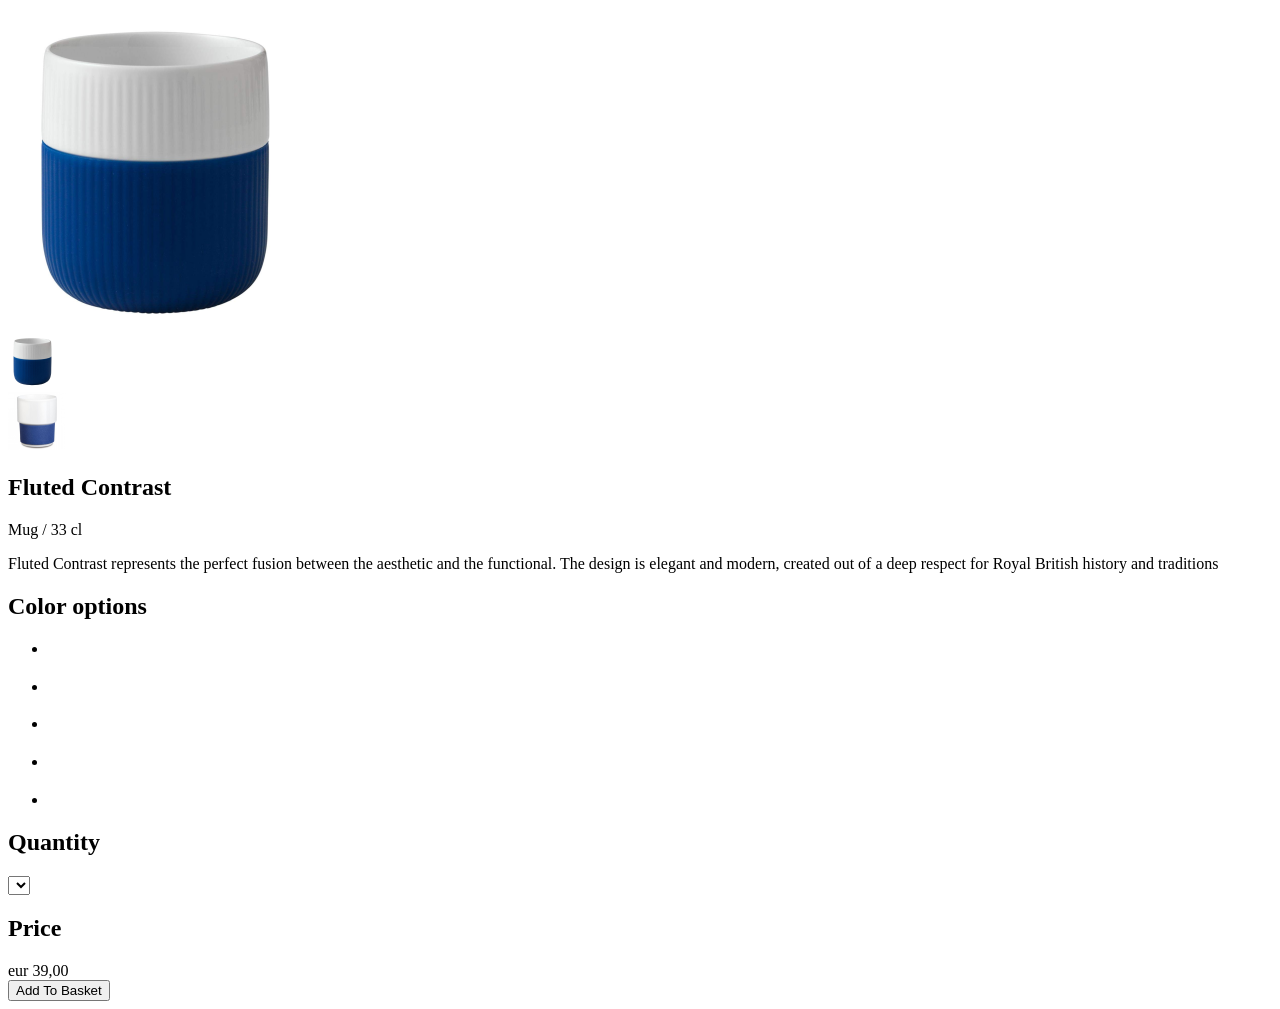
==== project1/index.html @ a1032066 "init project" ====
<!DOCTYPE html>
<html lang="en">
<head>
    <meta charset="UTF-8">
    <meta name="viewport" content="width=device-width, initial-scale=1.0">
    <title>Awesome markup</title>
</head>
<body>
    <section>
        <div>
            <div>
                <img src="./assets/images/main-image.png" alt="">
                <div>
                    <img src="./assets/images/image-1.png" alt="">
                </div>
                <div>
                    <img src="./assets/images/image-2.png" alt="">
                </div>
            </div>
            <div>
                <h1>Fluted Contrast</h1>
                <span>Mug / 33 cl</span>
                <p>
                    Fluted Contrast represents the perfect fusion between the aesthetic and the functional. The design is elegant and modern, created out of a deep respect for Royal British history and traditions
                </p>
                <div>
                    <h2>Color options</h2>
                    <ul>
                        <li>
                            <div></div>
                        </li>
                        <li>
                            <div></div>
                        </li>
                        <li>
                            <div></div>
                        </li>
                        <li>
                            <div></div>
                        </li>
                        <li>
                            <div></div>
                        </li>
                    </ul>
                </div>
                <div>
                    <div>
                        <h2>Quantity</h2>
                        <select name="quantity" id="quantity">
                            <option value="1"></option>
                            <option value="2"></option>
                            <option value="3"></option>
                        </select>
                    </div>
                    <div>
                        <h2>Price</h2>
                        <span>eur 39,00</span>
                    </div>
                </div>
                <button>Add To Basket</button>
            </div>
        </div>
    </section>
</body>
</html>
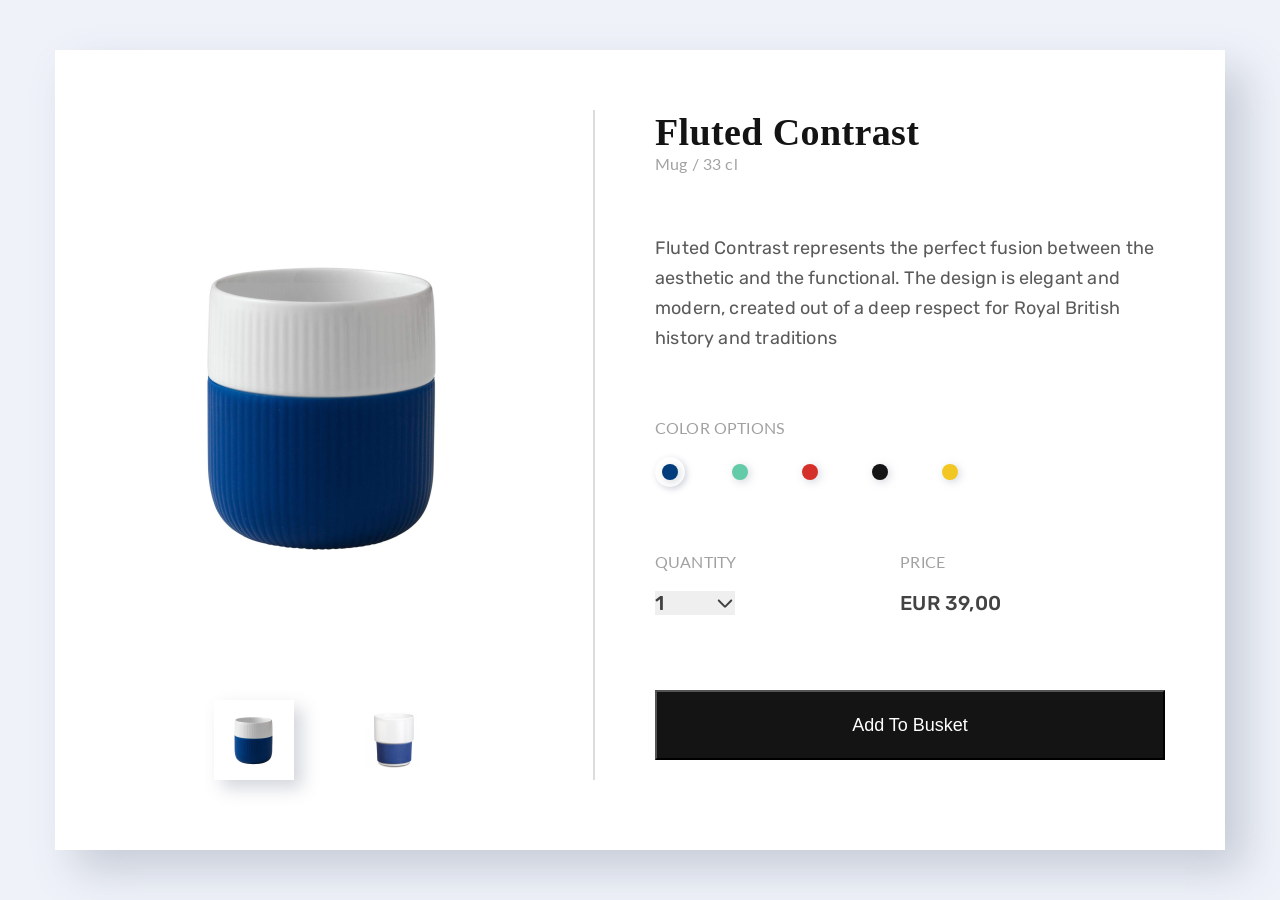
==== commit 765c4319: "week 2" ====
--- a/project1/index.html
+++ b/project1/index.html
@@ -3,61 +3,67 @@
 <head>
     <meta charset="UTF-8">
     <meta name="viewport" content="width=device-width, initial-scale=1.0">
+    <link rel="preconnect" href="https://fonts.googleapis.com">
+    <link rel="preconnect" href="https://fonts.gstatic.com" crossorigin>
+    <link href="https://fonts.googleapis.com/css2?family=Lato:wght@100;400&family=Montserrat+Alternates:wght@100;700&family=Rubik:wght@300..900&display=swap" rel="stylesheet">
+    <link rel="stylesheet" href="style.css">
     <title>Awesome markup</title>
 </head>
 <body>
     <section>
-        <div>
-            <div>
-                <img src="./assets/images/main-image.png" alt="">
-                <div>
-                    <img src="./assets/images/image-1.png" alt="">
+        <div class="card">
+            <div class="product-image-block">
+                <div class="main-image-wrapper">
+                    <img class="main-image" src="./assets/images/main-image.png" alt="">
                 </div>
-                <div>
-                    <img src="./assets/images/image-2.png" alt="">
+                <div class="previews-wrapper">
+                    <div class="preview selected" >
+                        <img src="./assets/images/image-1.png" alt="">
+                    </div>
+                    <div class="preview" >
+                        <img src="./assets/images/image-2.png" alt="">
+                    </div>
                 </div>
             </div>
-            <div>
-                <h1>Fluted Contrast</h1>
-                <span>Mug / 33 cl</span>
-                <p>
-                    Fluted Contrast represents the perfect fusion between the aesthetic and the functional. The design is elegant and modern, created out of a deep respect for Royal British history and traditions
-                </p>
-                <div>
-                    <h2>Color options</h2>
-                    <ul>
-                        <li>
-                            <div></div>
+            <div class="product-info-block">
+                <h1 class="main-title">Fluted Contrast</h1>
+                <span class="subtitle">Mug / 33 cl </span>
+                <p class="text">Fluted Contrast represents the perfect fusion between the aesthetic and the functional. The design is elegant and modern, created out of a deep respect for Royal British history and traditions</p>
+                <div class="colors">
+                    <h2 class="title">Color options</h2>
+                    <ul class="color-items">
+                        <li class="selected">
+                            <div class="circle blue"></div>
                         </li>
                         <li>
-                            <div></div>
+                            <div class="circle green"></div>
                         </li>
                         <li>
-                            <div></div>
+                            <div class="circle red"></div>
                         </li>
                         <li>
-                            <div></div>
+                            <div class="circle black"></div>
                         </li>
                         <li>
-                            <div></div>
+                            <div class="circle yellow"></div>
                         </li>
                     </ul>
                 </div>
-                <div>
+                <div class="wrapper">
                     <div>
-                        <h2>Quantity</h2>
-                        <select name="quantity" id="quantity">
-                            <option value="1"></option>
-                            <option value="2"></option>
-                            <option value="3"></option>
-                        </select>
+                       <h2 class="title">Quantity</h2>
+                       <select class="quantity" name="quantity" id="quantity">
+                        <option value="1">1</option>
+                        <option value="2">2</option>
+                        <option value="3">3</option>
+                       </select> 
                     </div>
                     <div>
-                        <h2>Price</h2>
-                        <span>eur 39,00</span>
+                        <h2 class="title">Price</h2>
+                        <span class="price">eur 39,00</span>
                     </div>
                 </div>
-                <button>Add To Basket</button>
+                <button class="btn">Add To Busket</button>
             </div>
         </div>
     </section>
--- a/project1/style.css
+++ b/project1/style.css
@@ -0,0 +1,229 @@
+* {
+    margin: 0; /* внешние отступы */  
+    padding: 0; /* внутренние отступы */
+    box-sizing: border-box; /* границы и внутренние отступы теперь не увеличивают размер элементов */
+}
+
+body {
+    font-family: Rubik, sans-serif;
+    font-style: normal;
+    line-height: normal;
+}
+
+section {
+    background: #eff2f9; /* цвет фона */
+    height: 100vh; /* высота = высоте окна браузера */
+    display: flex;
+    justify-content: center;
+    align-items: center;
+}
+
+.card {
+    width: 1170px; /* ширина */
+    height: 800px; /* высота */
+    background: #fff; /* цвет фона */
+    box-shadow: 20px 20px 40px 0px rgba(81, 91, 117, 0.25); /* тень, значения: сдвиг-x | сдвиг-y | размытие | растяжение | цвет */
+    padding: 60px 0 70px; /* внутренние отступы - сверху | по бокам | снизу */
+    display: flex;
+}
+
+.product-image-block {
+    /* задаем границу справа */
+    border-right: 2px solid rgba(20, 20, 20, 0.15); /* значения - толщина | тип | цвет  */
+    /* задаем этому блоку ширину, как в макете, чтобы линия появилась на своем месте */
+    min-width: 540px;
+    display: flex;
+    flex-direction: column;  /* меняем направление главной оси на вертикальное */
+}
+
+.main-image-wrapper {
+    flex-grow: 1;  /* будет занимать все свободное пространство в своем родителе */
+ 
+    /* выравниваем главное изображение горизонтально и вертикально по центру */
+    display: flex;
+    justify-content: center;
+    align-items: center;  
+}
+
+.previews-wrapper {
+    display: flex;
+    justify-content: center;  /* выравниваем горизонтально по центру */
+    gap: 60px;  /* отступ между элементами */
+}
+
+.preview {
+    width: 80px;
+    height: 80px;
+    display: flex;
+    justify-content: center;  /* выравниваем горизонтально по центру */
+    align-items: center;  /* выравниваем вертикально по центру */
+    cursor: pointer; /* курсор меняется на пальчик */
+    transition: 0.2s; /* добавим немного плавности */
+}
+
+.preview:hover, 
+.preview.selected {
+    box-shadow: 8px 8px 16px 0px rgba(81, 91, 117, 0.25); /* тень, значения: сдвиг-x | сдвиг-y | размытие | растяжение | цвет */
+}
+
+.product-info-block {
+    padding: 0 60px; /* внутренний отступ, значения: верх+низ | лево+право */
+    display: flex;
+    flex-direction: column;
+}
+
+.main-title {
+    color: #141414; /* цвет текста */
+    font-family: Montserrat; /* семейство шрифтов */
+    font-size: 38px; /* размер шрифта */
+     /* стиль шрифта */
+    font-weight: 700; /* толщина (жирность) */
+     /* высота строки */
+    letter-spacing: 0.38px; /* межбуквенное расстояние */
+}
+ 
+.subtitle {
+    color: rgba(20, 20, 20, 0.40);
+    font-family: Lato;
+    font-size: 16px;
+    font-weight: 400;
+    letter-spacing: 0.16px;
+    margin-bottom: 60px;
+}
+ 
+.text {
+    color: rgba(20, 20, 20, 0.70);
+    font-size: 18px;
+    font-weight: 400;
+    line-height: 30px; 
+    letter-spacing: 0.18px;
+    margin-bottom: 65px;
+}
+
+.title {
+    color: rgba(20, 20, 20, 0.40);
+    font-family: Lato;
+    font-size: 16px;
+    font-weight: 400;
+    letter-spacing: 0.16px;
+    text-transform: uppercase;  /* все буквы заглавные (caps) */
+    margin-bottom: 20px;
+}
+
+ul {
+    list-style: none;  /* тип маркера (убираем заданные браузером по умолчанию)*/
+}
+
+/* Цветные кружки - это будут теги <div>, а белые с тенью (выбранный) - теги <li>. */
+
+.color-items {
+    display: flex;
+    align-items: center;
+    gap: 40px; 
+}
+
+.color-items > li {
+    /* При наведении на него, будет появляться белый кружок с тенью, как у выбранного */
+    width: 30px;
+    height: 30px;
+    padding: 7px;
+    border-radius: 50%;
+    cursor: pointer;
+    transition: 0.2s;
+}
+
+.color-items > li:hover,
+.color-items > li.selected {
+    box-shadow: 2px 2px 6px 0px rgba(81, 91, 117, 0.25);
+}
+
+.circle {
+    width: 16px;
+    height: 16px;
+    filter: drop-shadow(2px 2px 4px rgba(81, 91, 117, 0.25));  /* тень с повторением контура фигуры, значения: сдвиг-x | сдвиг-y | размытие | цвет */
+    border-radius: 50%; /* скругление углов чтобы сделать из квадрата круг*/
+}
+
+.colors {
+    margin-bottom: 65px;
+}
+
+.blue {
+    background-color: #013C7D;
+}
+.green {
+    background-color: #63CBA7;
+}
+.red {
+    background-color: #D52F29;
+}
+.black {
+    background-color: #141414;
+}
+.yellow {
+    background-color: #F2C723;
+}
+
+li.selected {
+    width: 30px;
+    height: 30px;
+    padding: 7px;
+    box-shadow: 2px 2px 6px 0px rgba(81, 91, 117, 0.25);
+    border-radius: 50%;
+} 
+
+.wrapper {
+    display: flex;
+}
+
+.wrapper > div {
+    flex-grow: 1;
+}
+
+.quantity {
+    font-family: inherit;
+    width: 80px; /* ширина выпадающего списка */
+ 
+    /* стили для текста выпадающего списка*/
+    font-size: 20px;
+    font-weight: 500;
+    color: rgba(20, 20, 20, 0.8);
+ 
+    border: none; /* убираем границу */
+    appearance: none; /* убираем стрелку, которую браузер отображает по умолчанию */
+ 
+    /* устанавливаем свою стрелку */
+    background-image: url("./assets/images/ph_caret-down-bold.svg");
+    background-repeat: no-repeat;
+    background-position: right 0 top 50%; 
+    cursor: pointer;
+}
+
+.price {
+    color: rgba(20, 20, 20, 0.80);
+    font-size: 20px;
+    font-weight: 500;
+    letter-spacing: 0.2px;
+    text-transform: uppercase;
+} 
+
+.btn {
+    /* свойства для формы */
+    height: 70px;
+    width: 100%;
+    background: #141414;
+ 
+    /* свойства для текста внутри кнопки */
+    color: #FFF;
+    font-size: 18px;
+    font-weight: 500;
+    line-height: normal
+    letter-spacing: 0.18px;
+    margin-top: 75px;
+    cursor: pointer;
+    transition: 0.2s;
+}  
+ 
+.btn:hover {
+    transform: translateY(-5px);
+}
